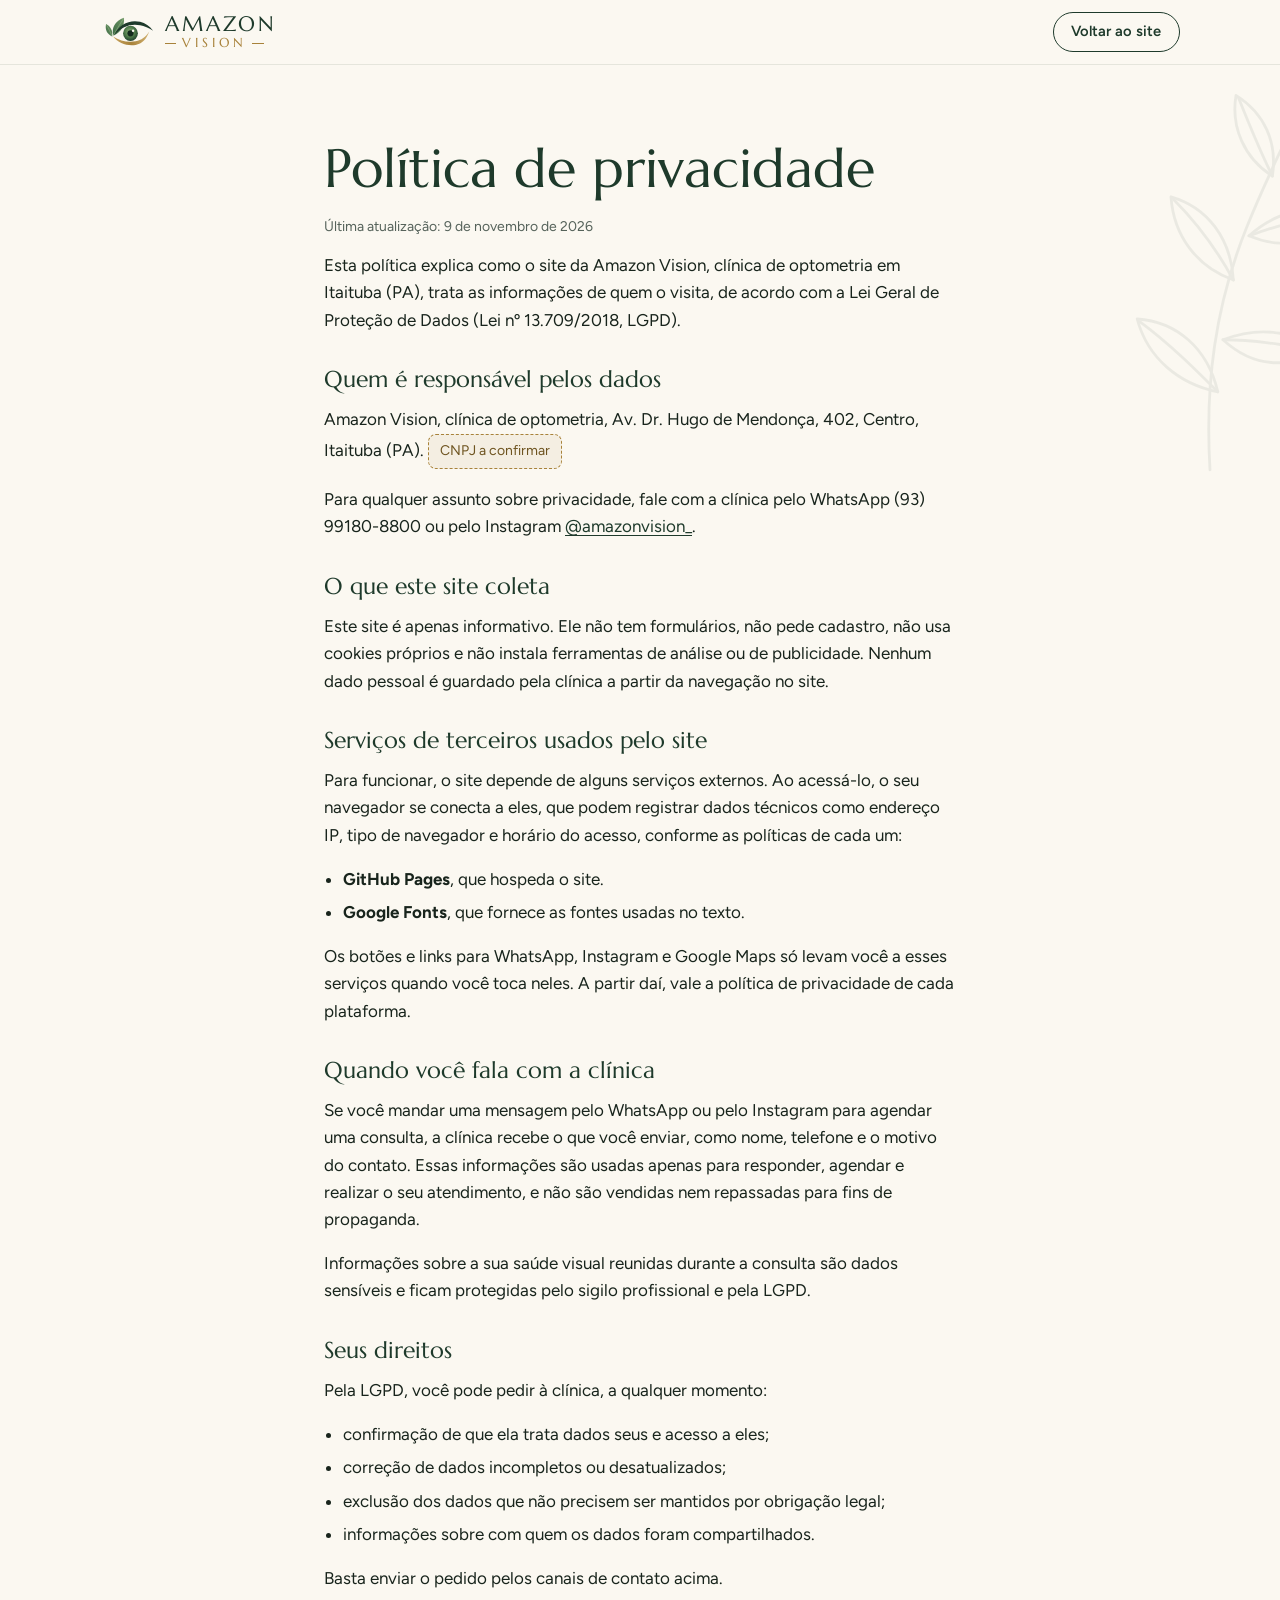
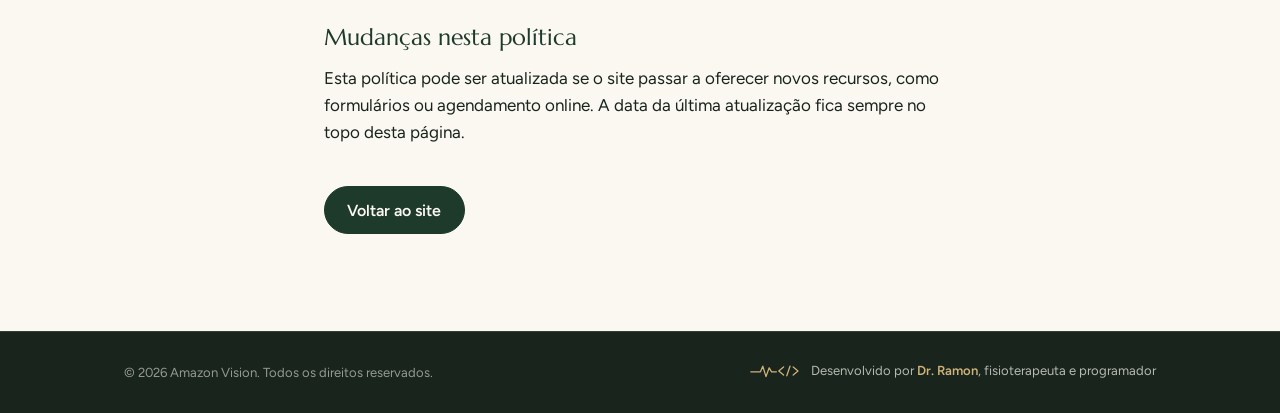
==== politica-de-privacidade.html @ 73a7cfdb "Política de privacidade, créditos no rodapé, telefone corrigido e lente animada no contato Co-Author" ====
<!doctype html>
<html lang="pt-BR">
<head>
  <meta charset="utf-8">
  <meta name="viewport" content="width=device-width, initial-scale=1">
  <title>Política de privacidade | Amazon Vision</title>
  <meta name="description" content="Como o site da Amazon Vision, clínica de optometria em Itaituba (PA), trata os dados de quem o visita.">
  <meta name="theme-color" content="#1E3A2B">
  <link rel="preconnect" href="https://fonts.googleapis.com">
  <link rel="preconnect" href="https://fonts.gstatic.com" crossorigin>
  <link href="https://fonts.googleapis.com/css2?family=Figtree:wght@400;500;600&family=Marcellus&display=swap" rel="stylesheet">
  <link rel="stylesheet" href="styles.css">
  <link rel="icon" type="image/svg+xml" href="img/logo-mark.svg">
</head>
<body>
  <a class="skip" href="#conteudo">Pular para o conteúdo</a>

  <header class="topbar topbar-simple">
    <a class="brand" href="index.html" aria-label="Amazon Vision, voltar ao início">
      <img class="brand-mark" src="img/logo-mark.svg" alt="" width="124" height="72">
      <span class="brand-name">Amazon<small>Vision</small></span>
    </a>
    <a class="btn btn-small btn-ghost" href="index.html">Voltar ao site</a>
  </header>

  <main id="conteudo" class="legal">
    <span class="deco deco-leaves legal-leaves" aria-hidden="true"></span>
    <article class="wrap legal-body">
      <h1>Política de privacidade</h1>
      <p class="legal-updated">Última atualização: 9 de novembro de 2026</p>

      <p>Esta política explica como o site da Amazon Vision, clínica de optometria em Itaituba (PA), trata as informações de quem o visita, de acordo com a Lei Geral de Proteção de Dados (Lei nº 13.709/2018, LGPD).</p>

      <h2>Quem é responsável pelos dados</h2>
      <p>Amazon Vision, clínica de optometria, Av. Dr. Hugo de Mendonça, 402, Centro, Itaituba (PA). <span class="placeholder">CNPJ a confirmar</span></p>
      <p>Para qualquer assunto sobre privacidade, fale com a clínica pelo WhatsApp (93) 99180-8800 ou pelo Instagram <a href="https://www.instagram.com/amazonvision_/" target="_blank" rel="noopener">@amazonvision_</a>.</p>

      <h2>O que este site coleta</h2>
      <p>Este site é apenas informativo. Ele não tem formulários, não pede cadastro, não usa cookies próprios e não instala ferramentas de análise ou de publicidade. Nenhum dado pessoal é guardado pela clínica a partir da navegação no site.</p>

      <h2>Serviços de terceiros usados pelo site</h2>
      <p>Para funcionar, o site depende de alguns serviços externos. Ao acessá-lo, o seu navegador se conecta a eles, que podem registrar dados técnicos como endereço IP, tipo de navegador e horário do acesso, conforme as políticas de cada um:</p>
      <ul>
        <li><strong>GitHub Pages</strong>, que hospeda o site.</li>
        <li><strong>Google Fonts</strong>, que fornece as fontes usadas no texto.</li>
      </ul>
      <p>Os botões e links para WhatsApp, Instagram e Google Maps só levam você a esses serviços quando você toca neles. A partir daí, vale a política de privacidade de cada plataforma.</p>

      <h2>Quando você fala com a clínica</h2>
      <p>Se você mandar uma mensagem pelo WhatsApp ou pelo Instagram para agendar uma consulta, a clínica recebe o que você enviar, como nome, telefone e o motivo do contato. Essas informações são usadas apenas para responder, agendar e realizar o seu atendimento, e não são vendidas nem repassadas para fins de propaganda.</p>
      <p>Informações sobre a sua saúde visual reunidas durante a consulta são dados sensíveis e ficam protegidas pelo sigilo profissional e pela LGPD.</p>

      <h2>Seus direitos</h2>
      <p>Pela LGPD, você pode pedir à clínica, a qualquer momento:</p>
      <ul>
        <li>confirmação de que ela trata dados seus e acesso a eles;</li>
        <li>correção de dados incompletos ou desatualizados;</li>
        <li>exclusão dos dados que não precisem ser mantidos por obrigação legal;</li>
        <li>informações sobre com quem os dados foram compartilhados.</li>
      </ul>
      <p>Basta enviar o pedido pelos canais de contato acima.</p>

      <h2>Mudanças nesta política</h2>
      <p>Esta política pode ser atualizada se o site passar a oferecer novos recursos, como formulários ou agendamento online. A data da última atualização fica sempre no topo desta página.</p>

      <p class="legal-back"><a class="btn" href="index.html">Voltar ao site</a></p>
    </article>
  </main>

  <footer class="footer">
    <div class="wrap footer-bottom">
      <p>© <span class="js-year">2026</span> Amazon Vision. Todos os direitos reservados.</p>
      <p class="credit">
        <a href="https://ramonfwx.github.io/" target="_blank" rel="noopener">
          <svg class="pulse" viewBox="0 0 64 20" aria-hidden="true"><path d="M1 11h12l3-7 4 13 4-11 3 5h6"/><path d="M42 5l-6 5 6 5M50 4l-4 12M54 5l6 5-6 5"/></svg>
          <span>Desenvolvido por <strong>Dr. Ramon</strong>, fisioterapeuta e programador</span>
        </a>
      </p>
    </div>
  </footer>
  <script>document.querySelectorAll('.js-year').forEach((el) => { el.textContent = new Date().getFullYear(); });</script>
</body>
</html>
---- styles.css ----
:root {
  --forest: #1E3A2B;
  --leaf: #5C8A55;
  --gold: #A8823A;
  --gold-soft: #CDB27A;
  --sand: #E6DCC8;
  --paper: #FBF8F1;
  --ink: #18241C;
  --muted: #55625A;

  --display: "Marcellus", "Times New Roman", serif;
  --body: "Figtree", system-ui, sans-serif;

  --step--1: 0.875rem;
  --step-0: 1.0625rem;
  --step-1: 1.25rem;
  --step-2: 1.75rem;
  --step-3: clamp(2rem, 4vw, 2.75rem);

  --gutter: clamp(1.25rem, 5vw, 4rem);
  --radius-photo: 999px 999px 18px 18px;
}

*, *::before, *::after { box-sizing: border-box; }
html { scroll-behavior: smooth; scroll-padding-top: 5rem; }
body {
  margin: 0;
  font-family: var(--body);
  font-size: var(--step-0);
  line-height: 1.6;
  color: var(--ink);
  background: var(--paper);
  -webkit-font-smoothing: antialiased;
}
img, svg { display: block; max-width: 100%; }
h1, h2, h3 { font-family: var(--display); font-weight: 400; line-height: 1.15; margin: 0 0 .6em; }
h2 { font-size: var(--step-3); color: var(--forest); max-width: 18ch; }
h3 { font-size: var(--step-1); }
p { margin: 0 0 1em; max-width: 62ch; }
a { color: var(--forest); text-underline-offset: .2em; }
:focus-visible { outline: 3px solid var(--gold); outline-offset: 3px; border-radius: 4px; }

.wrap { width: min(1160px, 100%); margin-inline: auto; padding-inline: var(--gutter); }

.skip { position: absolute; left: -999px; top: 0; background: var(--forest); color: var(--paper); padding: .6rem 1rem; z-index: 50; }
.skip:focus { left: 1rem; top: 1rem; }

/* Header */
.topbar {
  position: sticky; top: 0; z-index: 20;
  display: flex; align-items: center; gap: 1.5rem;
  padding: .75rem var(--gutter);
  background: rgba(251, 248, 241, .92);
  backdrop-filter: blur(8px);
  border-bottom: 1px solid rgba(30, 58, 43, .1);
}
.brand { display: flex; align-items: center; gap: .65rem; text-decoration: none; color: var(--forest); }
.brand-mark { width: 3.4rem; height: auto; }
.brand-name { font-family: var(--display); font-size: 1.3rem; line-height: 1; letter-spacing: .14em; text-transform: uppercase; color: var(--forest); }
.brand-name small { display: flex; align-items: center; gap: .4em; margin-top: .2em; font-family: var(--display); font-size: .62em; letter-spacing: .32em; color: var(--gold); }
.brand-name small::before, .brand-name small::after { content: ""; width: .9em; height: 1px; background: currentColor; }
.nav { display: none; gap: 1.75rem; margin-left: auto; }
.nav a { text-decoration: none; font-weight: 500; font-size: .95rem; color: var(--ink); }
.nav a:hover { color: var(--leaf); }
.topbar .btn-small { margin-left: auto; }

/* Buttons */
.btn {
  display: inline-flex; align-items: center; justify-content: center;
  min-height: 3rem; padding: .7rem 1.4rem;
  border-radius: 999px; border: 1.5px solid var(--forest);
  background: var(--forest); color: var(--paper);
  font: 600 1rem/1.2 var(--body); text-decoration: none;
  transition: background-color .2s, color .2s;
}
.btn:hover { background: var(--leaf); border-color: var(--leaf); }
.btn-small { min-height: 2.5rem; padding: .45rem 1.1rem; font-size: .92rem; }
.btn-ghost { background: transparent; color: var(--forest); }
.btn-ghost:hover { background: var(--forest); color: var(--paper); border-color: var(--forest); }
.btn-gold { background: var(--gold-soft); border-color: var(--gold-soft); color: var(--ink); }
.btn-gold:hover { background: var(--paper); border-color: var(--paper); }
.btn-ghost-light { background: transparent; border-color: var(--sand); color: var(--paper); }
.btn-ghost-light:hover { background: var(--paper); color: var(--forest); border-color: var(--paper); }
.actions { display: flex; flex-wrap: wrap; gap: .75rem; margin-top: 1.5rem; }

/* Placeholders for missing client data */
.placeholder {
  display: inline-block;
  padding: .35rem .7rem;
  border: 1.5px dashed var(--gold);
  border-radius: 8px;
  background: rgba(168, 130, 58, .08);
  color: #6E5420;
  font-size: var(--step--1);
}
.placeholder-dark { color: var(--gold-soft); border-color: var(--gold-soft); background: rgba(205, 178, 122, .08); }
.note { margin-top: 2rem; }
code { font-size: .9em; }

/* Photo frames: arch shape echoes an eye/lens */
.photo { margin: 0; }
.ph {
  display: flex; align-items: flex-end; justify-content: center;
  height: 100%; min-height: 220px;
  padding: 1.25rem;
  border-radius: 18px;
  background:
    radial-gradient(circle at 50% 38%, rgba(92, 138, 85, .35) 0 18%, transparent 19%),
    radial-gradient(circle at 50% 38%, transparent 0 30%, rgba(30, 58, 43, .12) 31% 32%, transparent 33%),
    repeating-linear-gradient(90deg, #D9C9A8 0 14px, #CFBC97 14px 16px);
  border: 1.5px dashed var(--gold);
  color: var(--forest);
  text-align: center; font-size: var(--step--1); font-weight: 500;
}
.ph span { background: var(--paper); padding: .35rem .75rem; border-radius: 999px; }

/* Hero: the eye chart */
.hero {
  display: grid; gap: 2.5rem;
  padding: clamp(2rem, 6vw, 5rem) var(--gutter) clamp(3rem, 7vw, 6rem);
  max-width: 1280px; margin-inline: auto;
}
.hero-chart { position: relative; padding-left: 4.2rem; }
.chart-line {
  position: relative; margin: 0; max-width: none;
  font-family: var(--display); color: var(--forest);
  line-height: 1.02; letter-spacing: .06em;
}
.chart-line::before {
  content: attr(data-acuity);
  position: absolute; left: -4.2rem; top: 50%; transform: translateY(-50%);
  font-family: var(--body); font-size: .72rem; letter-spacing: 0; color: var(--gold);
  font-variant-numeric: tabular-nums;
}
.chart-line::after {
  content: ""; position: absolute; left: -1.3rem; top: 50%; width: .8rem; height: 1px; background: var(--gold-soft);
}
.l1 { font-size: clamp(4rem, 15vw, 9.5rem); }
.l2 { font-size: clamp(3rem, 11vw, 7rem); }
.l3 { font-size: clamp(2.3rem, 8vw, 5rem); }
.l4 { font-size: clamp(1.8rem, 6vw, 3.6rem); color: var(--leaf); }
.l5 { font-size: clamp(1.45rem, 4.5vw, 2.6rem); color: var(--leaf); }
.l6 { font-size: clamp(1.15rem, 3.2vw, 1.8rem); color: var(--gold); }
.chart-line span { display: inline-block; transition: filter .5s ease, opacity .5s ease; }
.chart-line.blur { cursor: crosshair; }
.chart-line.blur span { filter: blur(3.5px); opacity: .75; }
.l5.blur span { filter: blur(5px); }
.l6.blur span { filter: blur(6.5px); }
.chart-line.focused span { filter: none; opacity: 1; }
.chart-hint { margin: 1.4rem 0 0; font-size: var(--step--1); color: var(--muted); }

.hero-side { display: grid; gap: 1.75rem; align-content: start; }
.photo-hero { width: min(100%, 440px); }
/* The photo sits still inside a lens; the trial-frame axis dial turns around it */
.lens { position: relative; aspect-ratio: 1; }
.lens img {
  position: absolute; inset: 13%; width: 74%; height: 74%;
  object-fit: cover; object-position: 50% 22%;
  border-radius: 50%;
  background: var(--sand);
  box-shadow: 0 0 0 6px var(--paper), 0 0 0 7px rgba(168, 130, 58, .5);
}
.lens-dial { position: absolute; inset: 0; width: 100%; height: 100%; animation: lens-spin 90s linear infinite; }
.lens-dial .tick { stroke: var(--forest); stroke-width: .6; }
.lens-dial .tick-major { stroke-width: 1.1; }
.lens-dial .deg { font: 6px var(--body); fill: var(--gold); text-anchor: middle; dominant-baseline: middle; }
.lens-dial .rim { fill: none; stroke: var(--forest); stroke-width: .8; }
.lens-ring {
  position: absolute; inset: 8.5%; border-radius: 50%;
  border: 1.5px dashed var(--gold-soft);
  animation: lens-spin 60s linear infinite reverse;
}
@keyframes lens-spin { to { transform: rotate(360deg); } }
@media (prefers-reduced-motion: reduce) { .lens-dial, .lens-ring { animation: none; } }
.photo-hero figcaption { margin-top: .5rem; text-align: center; font-size: var(--step--1); color: var(--muted); }
.lead { font-size: var(--step-1); line-height: 1.5; }

/* Services */
.services { background: var(--forest); color: var(--paper); padding: clamp(3.5rem, 8vw, 6rem) 0; }
.services h2 { color: var(--paper); }
.service-list { display: grid; gap: 2.5rem; margin-top: 2.5rem; }
.service svg { width: 3rem; height: 3rem; margin-bottom: 1rem; fill: none; stroke: var(--gold-soft); stroke-width: 2; stroke-linecap: round; stroke-linejoin: round; }
.service h3 { color: var(--paper); }
.service p { color: rgba(251, 248, 241, .82); }
.services .placeholder { color: var(--gold-soft); border-color: var(--gold-soft); }

/* About */
.about { padding: clamp(3.5rem, 8vw, 6.5rem) 0; }
.about-grid { display: grid; gap: 2.5rem; align-items: center; }
.photo-about .ph { min-height: 360px; border-radius: var(--radius-photo); }

/* Gallery */
.gallery { background: var(--sand); padding: clamp(3.5rem, 8vw, 6rem) 0; }
.gallery-grid { display: grid; gap: 1rem; grid-template-columns: 1fr; margin-top: 2rem; }
.gallery .ph { background-color: var(--paper); }
.gallery-more { margin-top: 1.5rem; }

/* Visit */
.visit { background: var(--ink); color: var(--paper); padding: clamp(3.5rem, 8vw, 6rem) 0; }
.visit h2 { color: var(--paper); }
.visit .lead { color: rgba(251, 248, 241, .85); }
.visit a { color: var(--gold-soft); }
.visit a.btn-gold { color: var(--ink); }
.visit a.btn-ghost-light { color: var(--paper); }
.visit a.btn-ghost-light:hover { color: var(--forest); }
.visit-grid { display: grid; gap: 3rem; }
.visit-info { margin: 0; display: grid; gap: 1.75rem; }
.visit-info dt { font-family: var(--display); font-size: var(--step-1); color: var(--gold-soft); margin-bottom: .3rem; }
.visit-info dd { margin: 0; line-height: 1.6; }
.hours { border-collapse: collapse; width: 100%; max-width: 26rem; }
.hours th, .hours td { padding: .4rem 0; text-align: left; border-bottom: 1px solid rgba(251, 248, 241, .12); font-variant-numeric: tabular-nums; }
.hours th { font-weight: 600; padding-right: 1.5rem; }
.hours td { color: rgba(251, 248, 241, .85); }

/* Footer */
.footer { background: var(--ink); color: rgba(251, 248, 241, .7); border-top: 1px solid rgba(251, 248, 241, .12); padding: 1.75rem 0 6rem; font-size: var(--step--1); }
.footer a { color: var(--paper); }
.footer-row { display: flex; flex-wrap: wrap; gap: 1rem 2.5rem; align-items: center; }
.footer-row p { margin: 0; }
.footer-brand { display: flex; align-items: center; gap: .6rem; margin-right: auto; }
.footer-brand img { width: 3.4rem; }
.footer-brand .brand-name { color: var(--paper); }
.footer-brand .brand-name small { color: var(--gold-soft); }

/* Floating WhatsApp */
.wa-float {
  position: fixed; right: 1rem; bottom: 1rem; z-index: 30;
  display: grid; place-items: center;
  width: 3.5rem; height: 3.5rem; border-radius: 50%;
  background: var(--leaf); color: var(--paper);
  box-shadow: 0 6px 18px rgba(24, 36, 28, .3);
}
.wa-float svg { width: 1.8rem; }
.wa-float:hover { background: var(--forest); }

@media (min-width: 720px) {
  .service-list { grid-template-columns: repeat(3, 1fr); }
  .gallery-grid { grid-template-columns: repeat(3, 1fr); grid-auto-rows: 240px; }
  .g-tall { grid-row: span 2; }
  .g-wide { grid-column: span 2; }
  .visit-grid { grid-template-columns: 1.3fr 1fr; align-items: start; }
  .footer { padding-bottom: 1.75rem; }
}

@media (min-width: 960px) {
  .nav { display: flex; }
  .topbar .btn-small { margin-left: 0; }
  .hero { grid-template-columns: 1.35fr 1fr; grid-template-areas: "chart photo" "copy photo"; column-gap: 3rem; row-gap: 2rem; align-items: end; }
  .hero-chart { grid-area: chart; }
  .hero-copy { grid-area: copy; align-self: start; padding-left: 4.2rem; }
  .hero-side { grid-area: photo; align-self: center; justify-items: end; }
  .about-grid { grid-template-columns: 1fr 1.2fr; gap: 4rem; }
}

@media (prefers-reduced-motion: reduce) {
  html { scroll-behavior: auto; }
  .chart-line span { transition: none; }
  .btn { transition: none; }
}

/* ---------- Motion: everything comes into focus, like a refraction exam ---------- */

/* Header logo: the iris follows the pointer and blinks now and then */
.eye-iris {
  transform-box: fill-box; transform-origin: center;
  transform: translate(var(--ex, 0px), var(--ey, 0px)) scaleY(var(--lid, 1));
  transition: transform .18s ease-out;
}

/* Page load: chart lines resolve one after another */
.js .chart-line span { animation: chart-in 1.1s cubic-bezier(.2, .7, .2, 1) backwards; }
.js .l1 span { animation-delay: .1s; }
.js .l2 span { animation-delay: .3s; }
.js .l3 span { animation-delay: .5s; }
.js .l4 span { animation-delay: .7s; }
.js .l5 span { animation-delay: .85s; }
.js .l6 span { animation-delay: 1s; }
.js .chart-line::before { animation: fade-in .6s ease backwards; animation-delay: 1.2s; }
@keyframes chart-in { from { filter: blur(14px); opacity: 0; transform: scale(1.04); } }
@keyframes fade-in { from { opacity: 0; } }

/* Scroll: photos and headings arrive out of focus and sharpen in view */
.js [data-focus] { transition: filter 1s ease, opacity 1s ease, transform 1s ease; }
.js [data-focus]:not(.in-view) { filter: blur(12px); opacity: .35; transform: scale(.985); }

/* Service icons draw themselves */
.js .service svg * { stroke-dasharray: 1; stroke-dashoffset: 1; transition: stroke-dashoffset 1.4s ease .3s; }
.js .service-list.in-view svg * { stroke-dashoffset: 0; }
.js .service-list.in-view .service:nth-child(2) svg * { transition-delay: .55s; }
.js .service-list.in-view .service:nth-child(3) svg * { transition-delay: .8s; }

/* Floating WhatsApp: a soft pulse once the page has settled */
.wa-float::after {
  content: ""; position: absolute; inset: 0; border-radius: 50%;
  border: 2px solid var(--leaf); opacity: 0;
  animation: wa-pulse 2.4s ease-out 2.5s 3;
}
@keyframes wa-pulse { 0% { transform: scale(1); opacity: .7; } 100% { transform: scale(1.6); opacity: 0; } }

@media (prefers-reduced-motion: reduce) {
  .js .chart-line span, .js .chart-line::before, .wa-float::after { animation: none; }
  .js [data-focus], .js [data-focus]:not(.in-view) { filter: none; opacity: 1; transform: none; transition: none; }
  .js .service svg * { stroke-dashoffset: 0; transition: none; }
  .eye-iris { transition: none; }
}

/* ---------- Hint text per input type ---------- */
@media (hover: none) {
  .chart-hint { display: none; }
}

/* Auto demo after load: the blurred lines sweep into focus once, then blur again */
.chart-line.demo span { filter: none; opacity: 1; }
.chart-line.slow span { transition-duration: 1.6s; }

/* ---------- Compact phone layout ---------- */
@media (max-width: 719px) {
  :root { --gutter: 1.25rem; }
  h2 { font-size: 1.85rem; margin-bottom: .5em; }
  p { margin-bottom: .8em; }
  .lead { font-size: 1.08rem; }

  /* Header */
  .topbar { padding-block: .55rem; gap: .75rem; }
  .brand-mark { width: 2.9rem; }
  .brand-name { font-size: 1.1rem; }

  /* Hero */
  .hero { gap: 1.5rem; padding-top: 1.5rem; padding-bottom: 2.5rem; }
  .hero-chart { padding-left: 3.4rem; }
  .chart-line::before { left: -3.4rem; font-size: .66rem; }
  .chart-line::after { left: -1rem; width: .55rem; }
  .chart-hint { margin-top: .9rem; }
  .actions { gap: .6rem; margin-top: 1.1rem; }
  .hero .actions .btn { flex: 1 1 0; min-width: 0; padding-inline: .7rem; min-height: 2.9rem; font-size: .92rem; white-space: nowrap; }
  .hero .actions .btn:first-child { flex-grow: 1.55; }
  .photo-hero { width: min(100%, 300px); margin-inline: auto; }
  .hero-side { justify-items: center; }

  /* Services: one compact row each */
  .services, .about, .gallery, .visit { padding-block: 2.75rem; }
  .service-list { gap: 1.4rem; margin-top: 1.25rem; }
  .service { display: grid; grid-template-columns: 2.4rem 1fr; column-gap: 1rem; align-items: start; }
  .service svg { width: 2.4rem; height: 2.4rem; margin: 0; grid-row: span 2; }
  .service h3 { margin-bottom: .25em; font-size: 1.15rem; }
  .service p { margin: 0; font-size: .97rem; line-height: 1.5; }
  .note { margin-top: 1.25rem; }

  /* About */
  .about-grid { gap: 1.5rem; }
  .photo-about .ph { min-height: 0; aspect-ratio: 16 / 10; border-radius: 120px 120px 14px 14px; }

  /* Gallery: two columns */
  .gallery-grid { grid-template-columns: 1fr 1fr; grid-auto-rows: 130px; gap: .6rem; margin-top: 1.25rem; }
  .gallery .ph { min-height: 0; padding: .6rem; font-size: .75rem; border-radius: 12px; }
  .gallery .ph span { padding: .25rem .55rem; }
  .g-tall { grid-row: span 2; }
  .g-wide { grid-column: span 2; }
  .gallery-more { margin-top: 1rem; }

  /* Visit */
  .visit-grid { gap: 2rem; }
  .visit .actions { flex-direction: column; }
  .visit .actions .btn { width: 100%; }
  .visit-info { gap: 1.25rem; }
  .hours th, .hours td { padding: .3rem 0; }

  /* Footer */
  .footer { padding: 1.5rem 0 5.5rem; }
  .footer-row { gap: .6rem 1.5rem; }
  .footer-brand { width: 100%; }

  .wa-float { width: 3.25rem; height: 3.25rem; right: .85rem; bottom: .85rem; }
}


/* ---------- Header: menu centred between logo and button ---------- */
.nav a { position: relative; padding-block: .3rem; }
.nav a::after {
  content: ""; position: absolute; left: 0; right: 0; bottom: 0; height: 1.5px;
  background: var(--gold); transform: scaleX(0); transform-origin: left; transition: transform .25s ease;
}
.nav a:hover::after, .nav a:focus-visible::after { transform: scaleX(1); }
@media (min-width: 960px) {
  .topbar {
    display: grid; grid-template-columns: 1fr auto 1fr;
    padding-inline: max(var(--gutter), calc((100% - 1080px) / 2));
  }
  .topbar .brand { justify-self: start; }
  .nav { margin: 0; justify-self: center; gap: 2.25rem; }
  .topbar .btn-small { justify-self: end; }
}

/* ---------- Background line art: leaves, eyes and glasses ---------- */
.hero, .services, .about, .gallery, .visit { position: relative; overflow: hidden; }
.hero > :not(.deco), .services > :not(.deco), .about > :not(.deco), .gallery > :not(.deco), .visit > :not(.deco) { position: relative; z-index: 1; }
.deco {
  position: absolute; z-index: 0; pointer-events: none;
  -webkit-mask: var(--shape) center / contain no-repeat;
  mask: var(--shape) center / contain no-repeat;
  background-color: var(--forest); opacity: .07;
}
.deco-leaves { --shape: url("img/deco/leaves.svg"); aspect-ratio: 2 / 3; transform-origin: 50% 100%; animation: sway 11s ease-in-out infinite alternate; }
.deco-eye { --shape: url("img/deco/eye.svg"); aspect-ratio: 240 / 140; }
.deco-glasses { --shape: url("img/deco/glasses.svg"); aspect-ratio: 280 / 110; animation: drift 16s ease-in-out infinite alternate; }
@keyframes sway { from { rotate: -3deg; } to { rotate: 3deg; } }
@keyframes drift { from { translate: 0 0; rotate: -4deg; } to { translate: 0 -14px; rotate: 2deg; } }

.hero-leaves { width: 240px; right: -50px; top: -20px; }
.hero-eye { width: 260px; left: -70px; bottom: 30px; background-color: var(--gold); opacity: .14; rotate: 8deg; }
.services-glasses { width: 380px; right: -70px; top: 30px; background-color: var(--paper); opacity: .07; }
.services-leaves { width: 200px; left: -50px; bottom: -40px; background-color: var(--paper); opacity: .06; scale: -1 1; }
.about-leaves { width: 220px; left: -60px; bottom: -30px; opacity: .08; }
.about-glasses { width: 260px; right: -40px; top: 40px; background-color: var(--gold); opacity: .12; }
.gallery-eye { width: 300px; right: -60px; top: 10px; opacity: .08; }
.gallery-leaves { width: 180px; left: -40px; bottom: -30px; background-color: var(--leaf); opacity: .12; }
.visit-leaves { width: 230px; right: -50px; bottom: -40px; background-color: var(--gold-soft); opacity: .1; }
.visit-glasses { width: 320px; left: -80px; top: 20px; background-color: var(--paper); opacity: .05; }

@media (max-width: 719px) {
  .hero-leaves { width: 150px; right: -50px; top: -10px; }
  .hero-eye { width: 170px; left: auto; right: -50px; bottom: 120px; }
  .services-glasses { width: 230px; right: -70px; top: 10px; }
  .services-leaves, .gallery-leaves { width: 130px; }
  .about-leaves { width: 150px; }
  .about-glasses { width: 170px; right: -50px; top: 20px; }
  .gallery-eye { width: 190px; right: -60px; top: 0; }
  .visit-leaves { width: 160px; }
  .visit-glasses { width: 210px; }
}

/* ---------- Contact: one place for the phone, with a "typing" WhatsApp icon ---------- */
.call-line { display: flex; align-items: center; gap: .9rem; margin-top: 1.4rem; }
.call-line p { margin: 0; color: rgba(251, 248, 241, .85); }
.typing {
  position: relative; display: grid; place-items: center; flex: none;
  width: 3rem; height: 3rem; border-radius: 50%;
  background: rgba(205, 178, 122, .14); color: var(--gold-soft);
  animation: ring 4s ease-in-out infinite;
}
.typing svg { width: 1.5rem; }
.typing .dots {
  position: absolute; left: 2.2rem; top: -.55rem;
  display: flex; gap: 3px; padding: .3rem .45rem;
  border-radius: 999px 999px 999px 4px; background: var(--paper);
}
.typing .dots i { width: 5px; height: 5px; border-radius: 50%; background: var(--leaf); animation: dot 1.2s ease-in-out infinite; }
.typing .dots i:nth-child(2) { animation-delay: .15s; }
.typing .dots i:nth-child(3) { animation-delay: .3s; }
@keyframes dot { 0%, 60%, 100% { transform: translateY(0); opacity: .45; } 30% { transform: translateY(-3px); opacity: 1; } }
@keyframes ring {
  0%, 82%, 100% { rotate: 0deg; }
  85% { rotate: -12deg; } 88% { rotate: 10deg; } 91% { rotate: -8deg; } 94% { rotate: 5deg; }
}

/* Floating button steps aside while the contact section is on screen */
.wa-float { transition: opacity .3s ease, transform .3s ease; }
.wa-float.is-hidden { opacity: 0; transform: scale(.6); pointer-events: none; }

@media (prefers-reduced-motion: reduce) {
  .deco, .typing, .typing .dots i { animation: none; }
  .nav a::after, .wa-float { transition: none; }
}


/* ---------- Footer bottom: rights, privacy and developer credit ---------- */
.footer-bottom {
  display: flex; flex-wrap: wrap; align-items: center; justify-content: space-between; gap: .75rem 2rem;
  margin-top: 1.5rem; padding-top: 1.25rem;
  border-top: 1px solid rgba(251, 248, 241, .1);
  font-size: .82rem; color: rgba(251, 248, 241, .55);
}
.footer-bottom p { margin: 0; }
.footer-bottom a { color: rgba(251, 248, 241, .8); }
.credit a { display: inline-flex; align-items: center; gap: .6rem; text-decoration: none; color: rgba(251, 248, 241, .7); }
.credit strong { font-weight: 600; color: var(--gold-soft); }
.credit a:hover span { color: var(--paper); }
.pulse { width: 3.2rem; height: 1rem; flex: none; fill: none; stroke: var(--gold-soft); stroke-width: 1.6; stroke-linecap: round; stroke-linejoin: round; }
.pulse path { stroke-dasharray: 80; stroke-dashoffset: 0; }
.credit a:hover .pulse path, .credit a:focus-visible .pulse path { animation: pulse-draw 1.1s ease forwards; }
.credit a:hover .pulse path + path, .credit a:focus-visible .pulse path + path { animation-delay: .35s; }
@keyframes pulse-draw { 0% { stroke-dashoffset: 80; } 100% { stroke-dashoffset: 0; } }

/* ---------- Privacy policy page ---------- */
.topbar-simple { display: flex; justify-content: space-between; }
@media (min-width: 960px) { .topbar-simple { display: flex; } }
.legal { position: relative; overflow: hidden; padding: clamp(2.5rem, 6vw, 4.5rem) 0 clamp(3rem, 7vw, 5rem); }
.legal > :not(.deco) { position: relative; z-index: 1; }
.legal-leaves { width: 260px; right: -60px; top: 20px; }
.legal-body { max-width: 760px; }
.legal-body h1 { font-size: clamp(2.2rem, 6vw, 3.4rem); color: var(--forest); margin-bottom: .3em; }
.legal-body h2 { font-size: 1.45rem; max-width: none; margin-top: 2rem; }
.legal-body ul { padding-left: 1.2rem; margin: 0 0 1em; max-width: 62ch; }
.legal-body li { margin-bottom: .35em; }
.legal-updated { color: var(--muted); font-size: var(--step--1); }
.legal-back { margin-top: 2.5rem; }
.legal ~ .footer { padding-bottom: 1.75rem; }
.legal ~ .footer .footer-bottom { margin-top: 0; padding-top: 0; border-top: 0; }

@media (max-width: 719px) {
  .footer-bottom { flex-direction: column; align-items: flex-start; }
  .legal-body h2 { font-size: 1.25rem; }
  .legal-leaves { width: 160px; right: -60px; }
}

@media (prefers-reduced-motion: reduce) {
  .credit a:hover .pulse path { animation: none; }
}


/* ---------- Contact: a lens sweeping over a tiny eye chart ---------- */
.mini-chart {
  --w: 280px; --h: 196px; --r: 36px;
  position: relative; width: var(--w); height: var(--h);
  margin-top: 1.75rem; border-radius: 16px;
  background: rgba(251, 248, 241, .04);
  border: 1px solid rgba(205, 178, 122, .18);
}
.mc-letters {
  position: absolute; inset: 0;
  display: flex; flex-direction: column; align-items: center; justify-content: center; gap: 4px;
  font-family: var(--display); color: var(--paper); line-height: 1; letter-spacing: .28em;
}
.mc-letters span:nth-child(1) { font-size: 46px; }
.mc-letters span:nth-child(2) { font-size: 32px; }
.mc-letters span:nth-child(3) { font-size: 24px; }
.mc-letters span:nth-child(4) { font-size: 18px; }
.mc-letters span:nth-child(5) { font-size: 14px; }
.mc-blurred { filter: blur(2.6px); opacity: .6; }
.mc-sharp { color: var(--gold-soft); clip-path: circle(var(--r) at 50% 24%); animation: mc-clip 9s ease-in-out infinite; }
.mc-lens {
  position: absolute; left: 0; top: 0;
  width: calc(var(--r) * 2); height: calc(var(--r) * 2); border-radius: 50%;
  border: 2px solid var(--gold-soft);
  box-shadow: 0 0 0 5px rgba(205, 178, 122, .12), inset 0 0 18px rgba(251, 248, 241, .08);
  translate: calc(var(--w) * .5 - var(--r)) calc(var(--h) * .24 - var(--r));
  animation: mc-lens 9s ease-in-out infinite;
}
/* handle of the lens */
.mc-lens::after {
  content: ""; position: absolute; right: -15px; bottom: -11px;
  width: 20px; height: 4px; border-radius: 2px; background: var(--gold-soft); rotate: 40deg;
}
@keyframes mc-clip {
  0%, 100% { clip-path: circle(var(--r) at 50% 24%); }
  25%      { clip-path: circle(var(--r) at 42% 46%); }
  50%      { clip-path: circle(var(--r) at 60% 62%); }
  75%      { clip-path: circle(var(--r) at 46% 80%); }
}
@keyframes mc-lens {
  0%, 100% { translate: calc(var(--w) * .50 - var(--r)) calc(var(--h) * .24 - var(--r)); }
  25%      { translate: calc(var(--w) * .42 - var(--r)) calc(var(--h) * .46 - var(--r)); }
  50%      { translate: calc(var(--w) * .60 - var(--r)) calc(var(--h) * .62 - var(--r)); }
  75%      { translate: calc(var(--w) * .46 - var(--r)) calc(var(--h) * .80 - var(--r)); }
}
@media (max-width: 719px) {
  .mini-chart { margin-inline: auto; }
}
@media (prefers-reduced-motion: reduce) {
  .mc-sharp, .mc-lens { animation: none; }
}
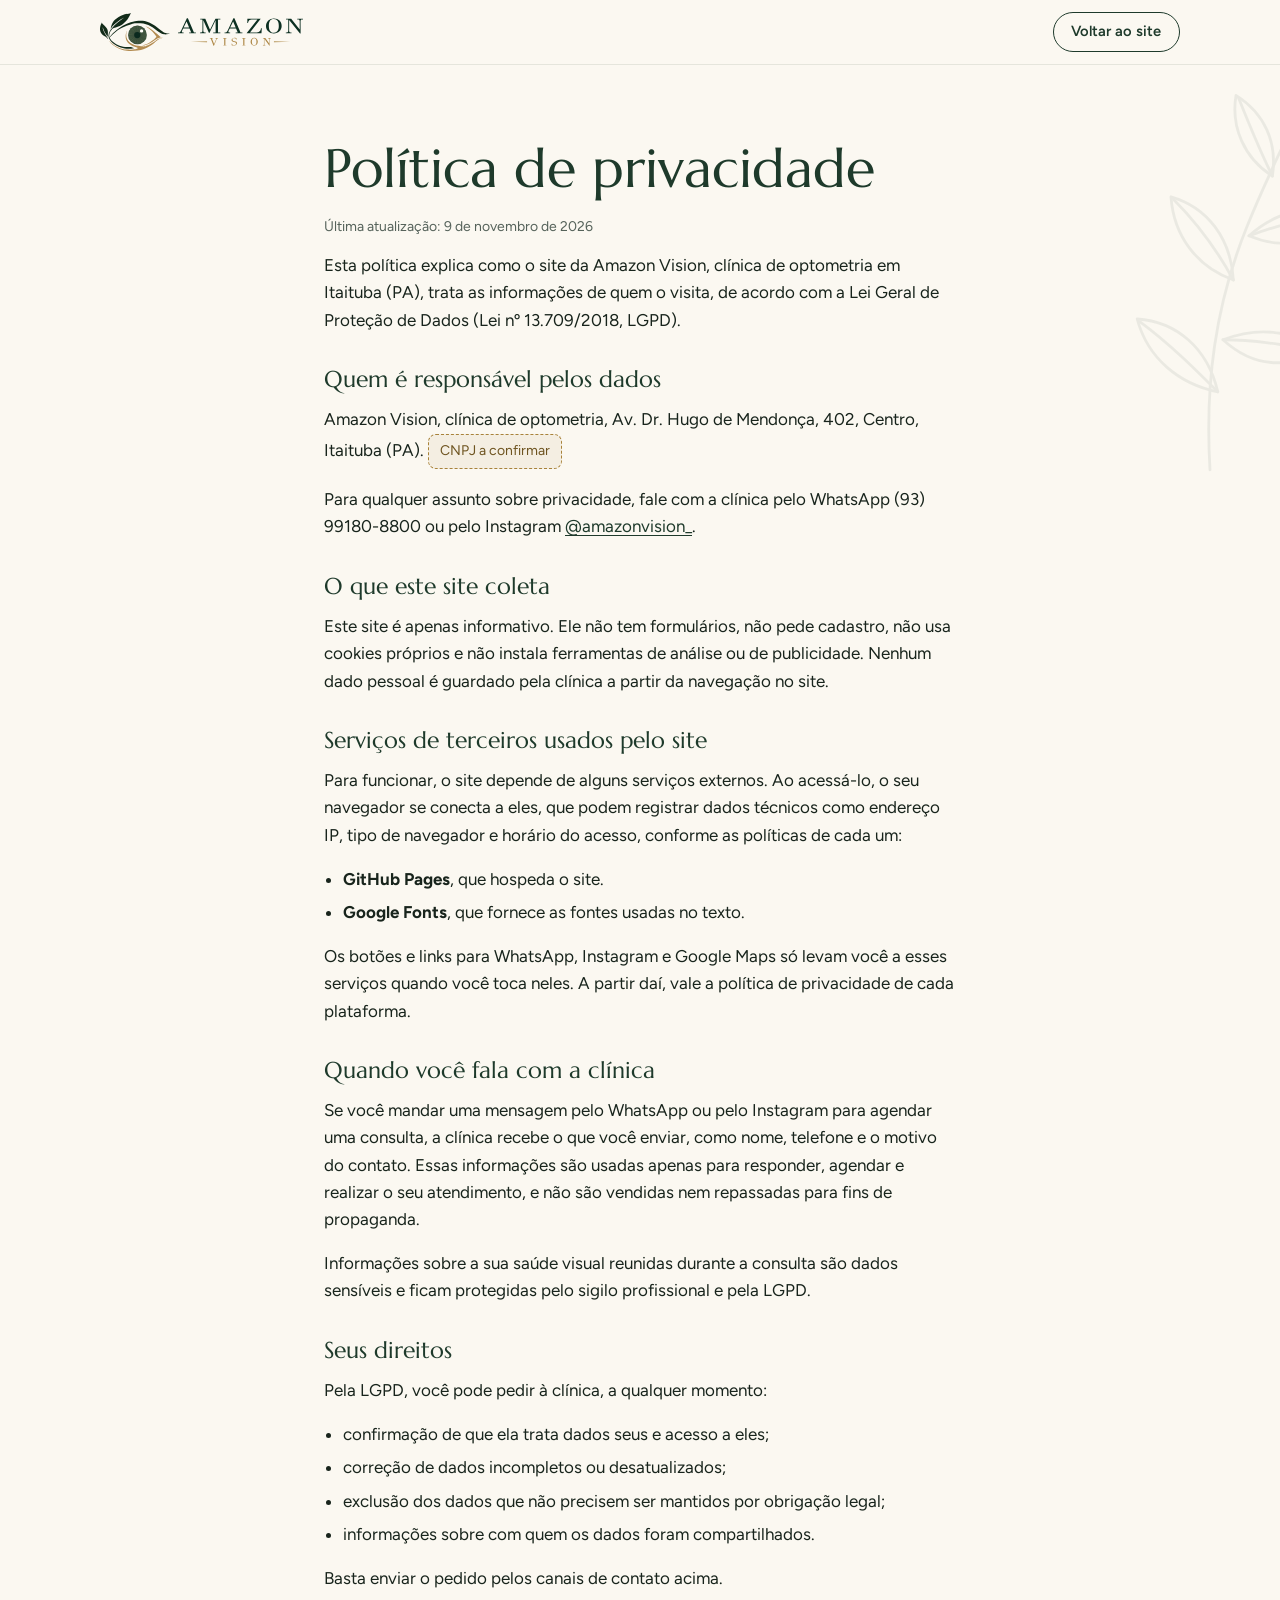
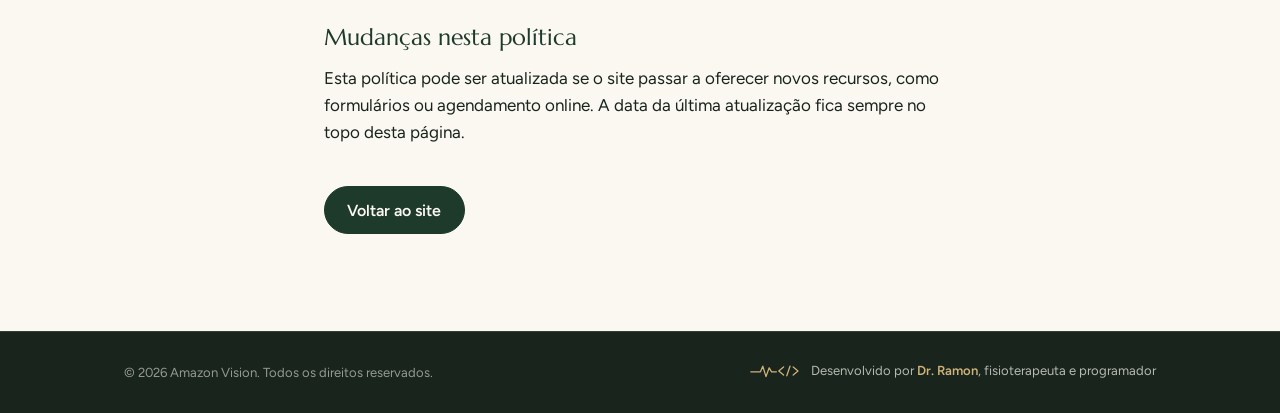
==== commit 4d1f3d99: "Logo oficial da Amazon Vision no topo, rodapé, favicon e política Co-Authored-By: Claude Opus 5.5 <n" ====
--- a/politica-de-privacidade.html
+++ b/politica-de-privacidade.html
@@ -9,16 +9,16 @@
   <link rel="preconnect" href="https://fonts.googleapis.com">
   <link rel="preconnect" href="https://fonts.gstatic.com" crossorigin>
   <link href="https://fonts.googleapis.com/css2?family=Figtree:wght@400;500;600&family=Marcellus&display=swap" rel="stylesheet">
-  <link rel="stylesheet" href="styles.css">
-  <link rel="icon" type="image/svg+xml" href="img/logo-mark.svg">
+  <link rel="stylesheet" href="styles.css?v=20261111">
+  <link rel="icon" type="image/svg+xml" href="img/logo-simbolo.svg">
 </head>
 <body>
   <a class="skip" href="#conteudo">Pular para o conteúdo</a>
 
   <header class="topbar topbar-simple">
     <a class="brand" href="index.html" aria-label="Amazon Vision, voltar ao início">
-      <img class="brand-mark" src="img/logo-mark.svg" alt="" width="124" height="72">
-      <span class="brand-name">Amazon<small>Vision</small></span>
+      <img class="brand-mark" src="img/logo-simbolo.svg" alt="" width="1572" height="849">
+      <img class="brand-word" src="img/logo-letreiro.svg" alt="" width="2722" height="610">
     </a>
     <a class="btn btn-small btn-ghost" href="index.html">Voltar ao site</a>
   </header>
--- a/styles.css
+++ b/styles.css
@@ -559,3 +559,86 @@
 @media (prefers-reduced-motion: reduce) {
   .mc-sharp, .mc-lens { animation: none; }
 }
+
+
+/* ---------- Mini chart as a floating badge on the hero photo ---------- */
+.mini-chart .mc-letters span:nth-child(1) { font-size: calc(var(--h) * .235); }
+.mini-chart .mc-letters span:nth-child(2) { font-size: calc(var(--h) * .163); }
+.mini-chart .mc-letters span:nth-child(3) { font-size: calc(var(--h) * .122); }
+.mini-chart .mc-letters span:nth-child(4) { font-size: calc(var(--h) * .092); }
+.mini-chart .mc-letters span:nth-child(5) { font-size: calc(var(--h) * .071); }
+.mini-chart-badge {
+  --w: 224px; --h: 158px; --r: 29px;
+  position: absolute; left: -6%; bottom: 2%; z-index: 2; margin: 0;
+  background: rgba(251, 248, 241, .94);
+  border: 1px solid rgba(168, 130, 58, .35);
+  box-shadow: 0 14px 34px rgba(30, 58, 43, .16);
+  backdrop-filter: blur(4px);
+}
+.mini-chart-badge .mc-letters { color: var(--forest); gap: 2px; }
+.mini-chart-badge .mc-blurred { opacity: .7; filter: blur(1.8px); }
+.mini-chart-badge .mc-sharp { color: var(--forest); }
+.mini-chart-badge .mc-lens { border-color: var(--gold); box-shadow: 0 0 0 4px rgba(168, 130, 58, .14), inset 0 0 14px rgba(168, 130, 58, .12); }
+.mini-chart-badge .mc-lens::after { background: var(--gold); right: -12px; bottom: -8px; width: 16px; height: 3px; }
+@media (max-width: 719px) {
+  .mini-chart-badge { --w: 150px; --h: 106px; --r: 20px; left: -4%; bottom: 0; border-radius: 12px; }
+  .mini-chart-badge .mc-lens { border-width: 1.5px; }
+  .mini-chart-badge .mc-lens::after { right: -9px; bottom: -6px; width: 11px; height: 2px; }
+}
+
+/* ---------- Contact: "Melhor o 1 ou o 2?" refraction moment ---------- */
+.refract { margin-top: 1.75rem; width: 280px; }
+.ph-body {
+  position: relative; display: flex; align-items: center; justify-content: center; gap: 0;
+  padding: 18px 20px; border-radius: 60px;
+  background: rgba(251, 248, 241, .05);
+  border: 1px solid rgba(205, 178, 122, .22);
+}
+.ph-win {
+  position: relative; display: grid; place-items: center;
+  width: 92px; height: 92px; border-radius: 50%;
+  background: radial-gradient(circle, rgba(251, 248, 241, .1), rgba(251, 248, 241, .02) 70%);
+  border: 2px solid rgba(205, 178, 122, .6);
+}
+.ph-dial {
+  position: absolute; inset: -9px; border-radius: 50%;
+  border: 1.5px dashed rgba(205, 178, 122, .45);
+  animation: lens-spin 14s linear infinite;
+}
+.ph-2 .ph-dial { animation-direction: reverse; }
+.ph-bridge { width: 34px; height: 10px; border-radius: 5px; background: rgba(205, 178, 122, .35); }
+.ph-win b {
+  font-family: var(--display); font-weight: 400; font-size: 30px; letter-spacing: .12em; color: var(--paper);
+  animation: ph-a 4.8s ease-in-out infinite;
+}
+.ph-2 b { animation-name: ph-b; }
+.ph-q { margin: 1rem 0 0; text-align: center; font-family: var(--display); font-size: 1.25rem; color: rgba(251, 248, 241, .75); max-width: none; }
+.ph-q span {
+  display: inline-grid; place-items: center; width: 1.8em; height: 1.8em; border-radius: 50%;
+  border: 1.5px solid rgba(205, 178, 122, .4); color: var(--paper);
+  animation: q-a 4.8s ease-in-out infinite;
+}
+.ph-q .q2 { animation-name: q-b; }
+@keyframes ph-a { 0%, 42% { filter: none; opacity: 1; } 50%, 92% { filter: blur(4px); opacity: .5; } 100% { filter: none; opacity: 1; } }
+@keyframes ph-b { 0%, 42% { filter: blur(4px); opacity: .5; } 50%, 92% { filter: none; opacity: 1; } 100% { filter: blur(4px); opacity: .5; } }
+@keyframes q-a { 0%, 42% { background: var(--gold-soft); color: var(--ink); border-color: var(--gold-soft); } 50%, 92% { background: transparent; color: var(--paper); border-color: rgba(205, 178, 122, .4); } 100% { background: var(--gold-soft); color: var(--ink); border-color: var(--gold-soft); } }
+@keyframes q-b { 0%, 42% { background: transparent; color: var(--paper); border-color: rgba(205, 178, 122, .4); } 50%, 92% { background: var(--gold-soft); color: var(--ink); border-color: var(--gold-soft); } 100% { background: transparent; color: var(--paper); border-color: rgba(205, 178, 122, .4); } }
+@media (max-width: 719px) {
+  .refract { margin-inline: auto; }
+}
+@media (prefers-reduced-motion: reduce) {
+  .ph-dial, .ph-win b, .ph-q span { animation: none; }
+}
+
+
+/* ---------- Official logo (CorelDRAW): symbol + wordmark ---------- */
+.brand { gap: .55rem; }
+.brand-mark { width: auto; height: 2.35rem; overflow: visible; }
+.brand-word { width: auto; height: 1.75rem; }
+.footer-brand { gap: .6rem; }
+.footer-brand .footer-mark { width: auto; height: 2.3rem; }
+.footer-brand .footer-word { width: auto; height: 1.7rem; }
+@media (max-width: 719px) {
+  .brand-mark { width: auto; height: 2rem; }
+  .brand-word { height: 1.45rem; }
+}
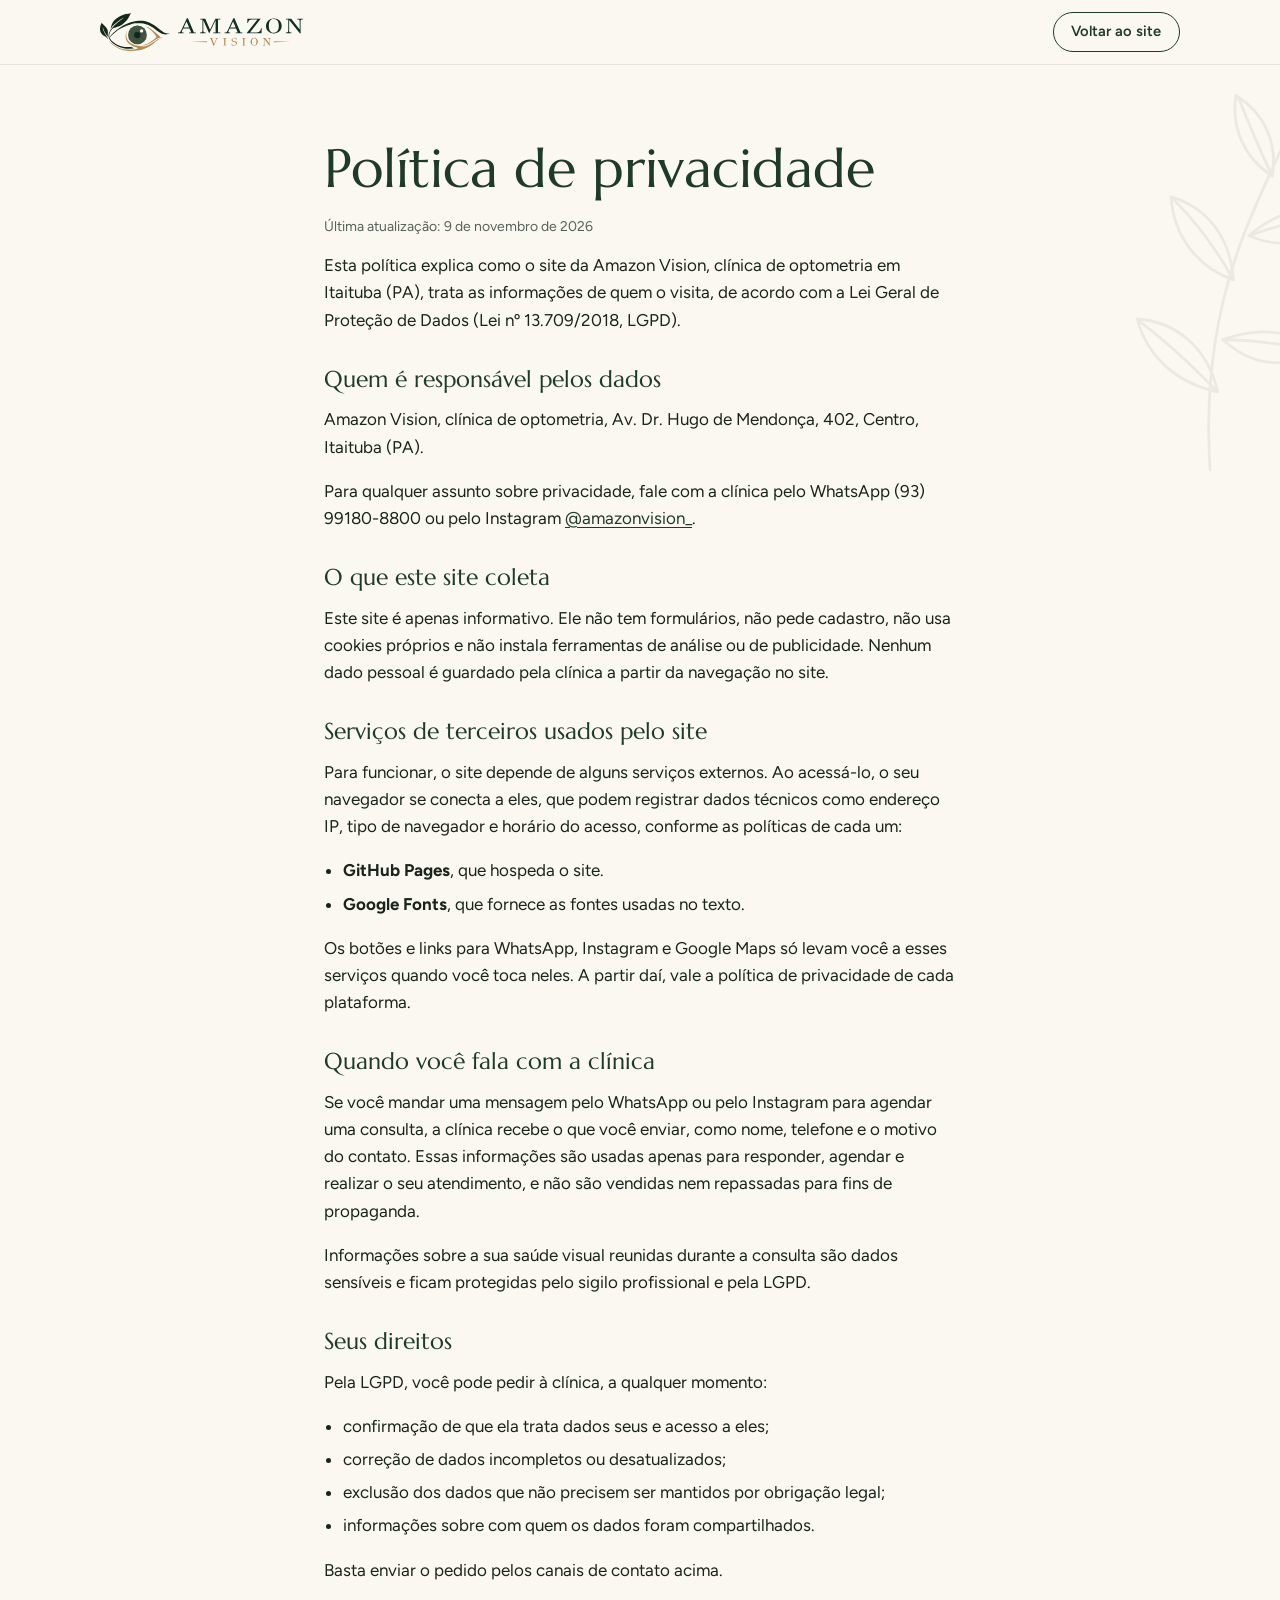
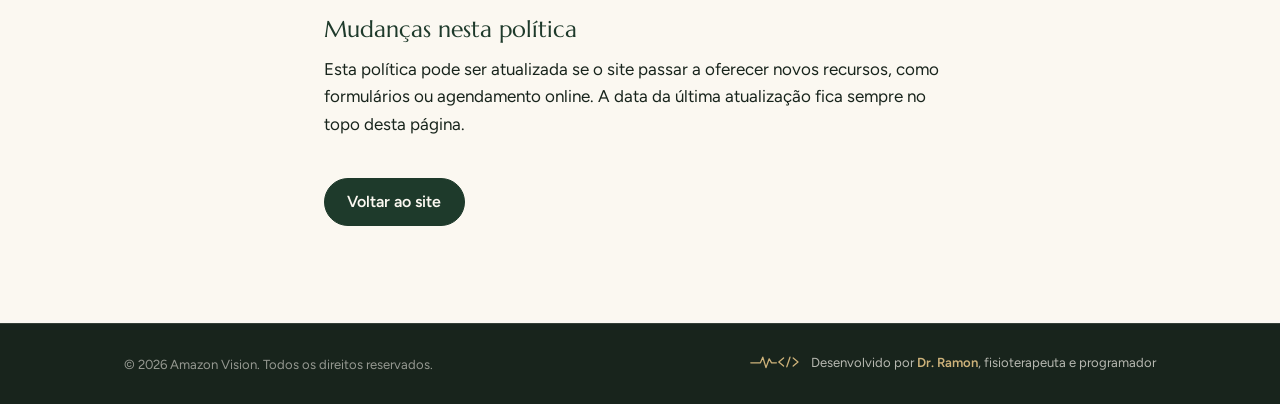
==== commit 2ebd24ec: "Remove aviso de CNPJ da política de privacidade Co-Authored-By: Claude Opus 5.5 <noreply@anthropic.c" ====
--- a/politica-de-privacidade.html
+++ b/politica-de-privacidade.html
@@ -9,7 +9,7 @@
   <link rel="preconnect" href="https://fonts.googleapis.com">
   <link rel="preconnect" href="https://fonts.gstatic.com" crossorigin>
   <link href="https://fonts.googleapis.com/css2?family=Figtree:wght@400;500;600&family=Marcellus&display=swap" rel="stylesheet">
-  <link rel="stylesheet" href="styles.css?v=20261111">
+  <link rel="stylesheet" href="styles.css?v=20261114">
   <link rel="icon" type="image/svg+xml" href="img/logo-simbolo.svg">
 </head>
 <body>
@@ -32,7 +32,7 @@
       <p>Esta política explica como o site da Amazon Vision, clínica de optometria em Itaituba (PA), trata as informações de quem o visita, de acordo com a Lei Geral de Proteção de Dados (Lei nº 13.709/2018, LGPD).</p>
 
       <h2>Quem é responsável pelos dados</h2>
-      <p>Amazon Vision, clínica de optometria, Av. Dr. Hugo de Mendonça, 402, Centro, Itaituba (PA). <span class="placeholder">CNPJ a confirmar</span></p>
+      <p>Amazon Vision, clínica de optometria, Av. Dr. Hugo de Mendonça, 402, Centro, Itaituba (PA).</p>
       <p>Para qualquer assunto sobre privacidade, fale com a clínica pelo WhatsApp (93) 99180-8800 ou pelo Instagram <a href="https://www.instagram.com/amazonvision_/" target="_blank" rel="noopener">@amazonvision_</a>.</p>
 
       <h2>O que este site coleta</h2>
--- a/styles.css
+++ b/styles.css
@@ -642,3 +642,43 @@
   .brand-mark { width: auto; height: 2rem; }
   .brand-word { height: 1.45rem; }
 }
+
+/* Letters inside the "1 ou 2?" lenses change every cycle */
+.ph-l { font-style: normal; transition: opacity .25s ease; }
+.ph-l.is-swapping { opacity: 0; }
+
+
+/* ---------- Real clinic photos ---------- */
+.photo-about img { display: block; width: 100%; height: auto; aspect-ratio: 4 / 3; object-fit: cover; border-radius: var(--radius-photo); box-shadow: 0 18px 40px rgba(30, 58, 43, .18); }
+.gallery-grid { grid-auto-flow: dense; }
+.g-photo { position: relative; margin: 0; overflow: hidden; border-radius: 14px; min-height: 220px; }
+.g-open { all: unset; display: block; width: 100%; height: 100%; cursor: zoom-in; }
+.g-open:focus-visible { outline: 3px solid var(--gold); outline-offset: -3px; }
+.g-photo img { display: block; width: 100%; height: 100%; object-fit: cover; transition: transform .6s ease; }
+.g-photo:hover img { transform: scale(1.04); }
+.g-photo figcaption {
+  position: absolute; left: .75rem; bottom: .75rem; max-width: calc(100% - 1.5rem);
+  padding: .35rem .75rem; border-radius: 999px; pointer-events: none;
+  background: rgba(251, 248, 241, .92); color: var(--forest); font-size: .8rem; font-weight: 500;
+}
+@media (max-width: 719px) {
+  .g-photo { min-height: 0; border-radius: 10px; }
+  .g-photo figcaption { left: .45rem; bottom: .45rem; font-size: .68rem; padding: .25rem .55rem; }
+  .photo-about img { aspect-ratio: 16 / 11; border-radius: 120px 120px 14px 14px; }
+}
+
+/* Lightbox */
+.lightbox { border: 0; padding: 0; background: transparent; max-width: 100vw; max-height: 100vh; width: 100vw; height: 100vh; }
+.lightbox::backdrop { background: rgba(10, 20, 14, .92); }
+.lightbox[open] { display: grid; place-items: center; }
+.lb-img { max-width: min(92vw, 1400px); max-height: 82vh; border-radius: 10px; box-shadow: 0 20px 60px rgba(0, 0, 0, .5); }
+.lb-cap { position: absolute; left: 0; right: 0; bottom: 3vh; margin: 0 auto; text-align: center; color: var(--paper); font-size: .95rem; max-width: none; }
+.lb-btn {
+  position: absolute; width: 3rem; height: 3rem; border-radius: 50%; border: 1px solid rgba(251, 248, 241, .35);
+  background: rgba(251, 248, 241, .08); color: var(--paper); font-size: 1.8rem; line-height: 1; cursor: pointer;
+}
+.lb-btn:hover { background: rgba(251, 248, 241, .2); }
+.lb-prev { left: 2vw; top: 50%; transform: translateY(-50%); }
+.lb-next { right: 2vw; top: 50%; transform: translateY(-50%); }
+.lb-close { right: 2vw; top: 2vh; }
+@media (prefers-reduced-motion: reduce) { .g-photo img { transition: none; } }
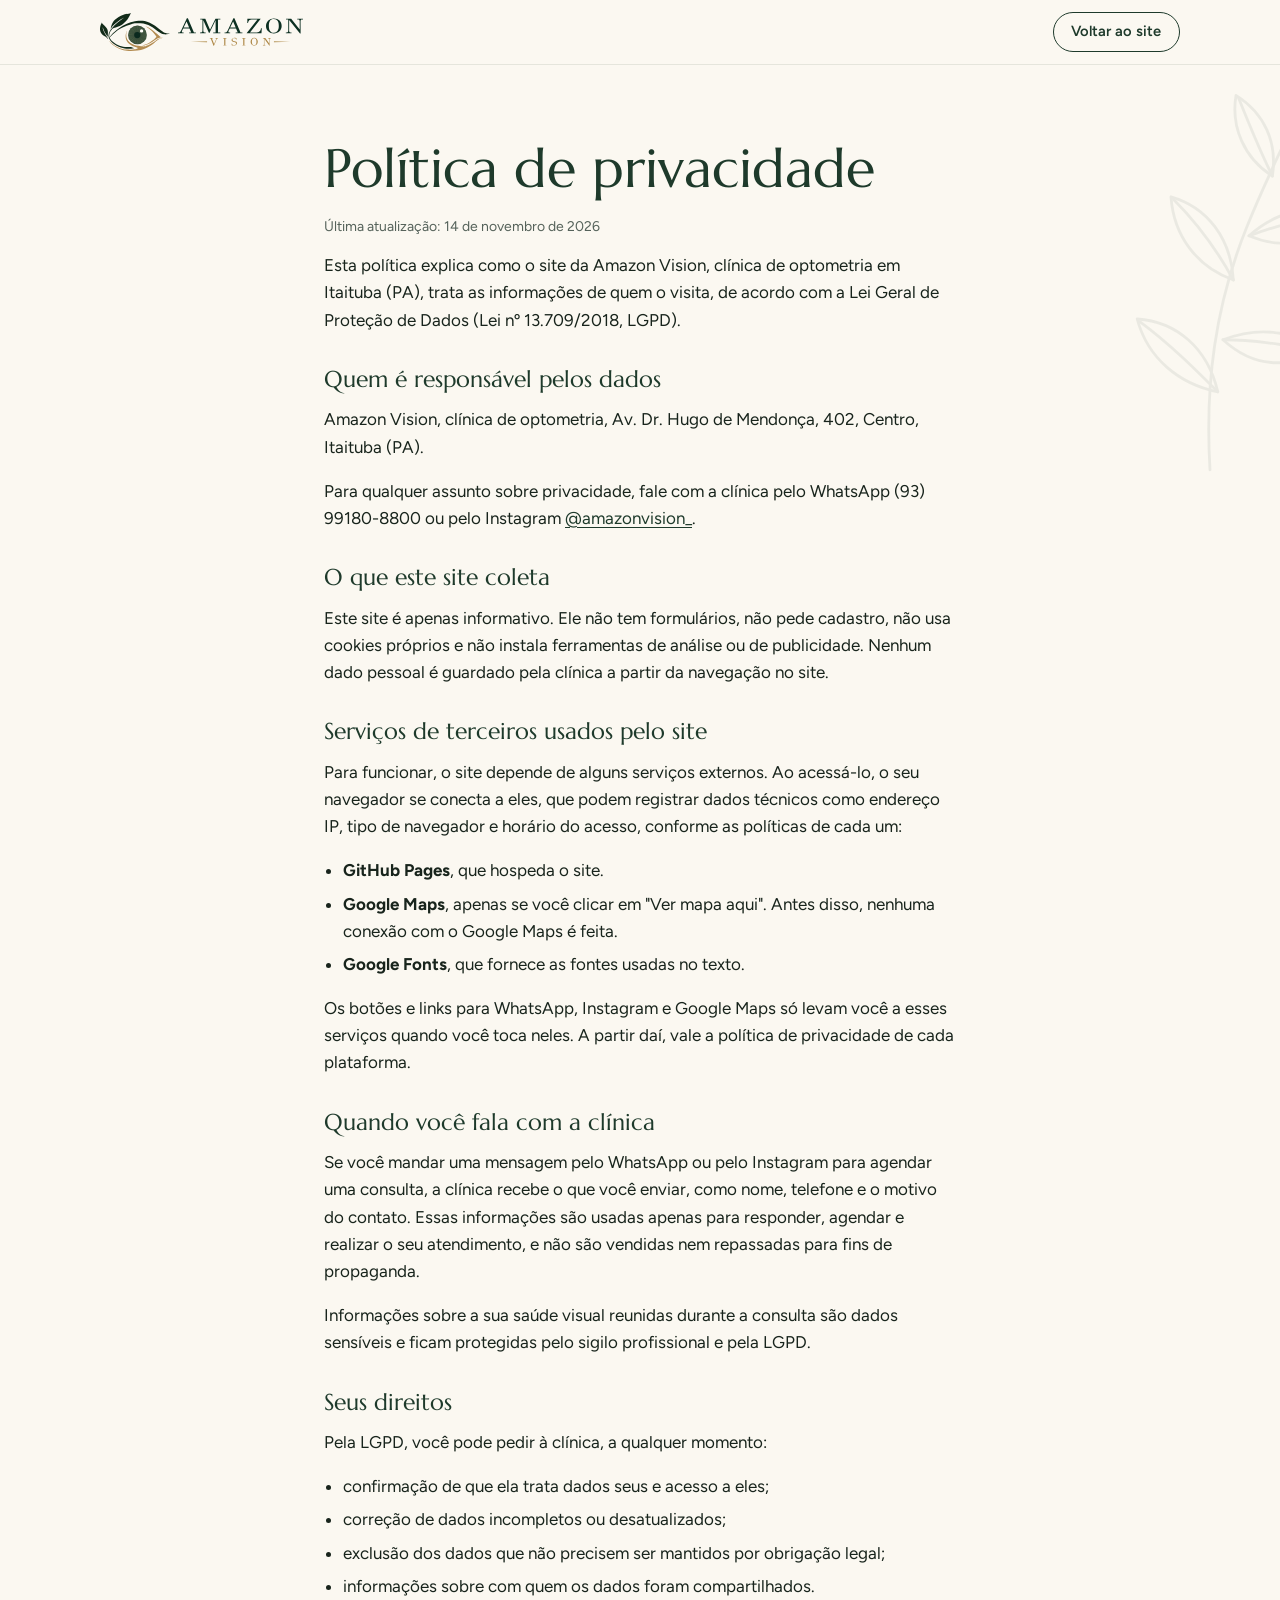
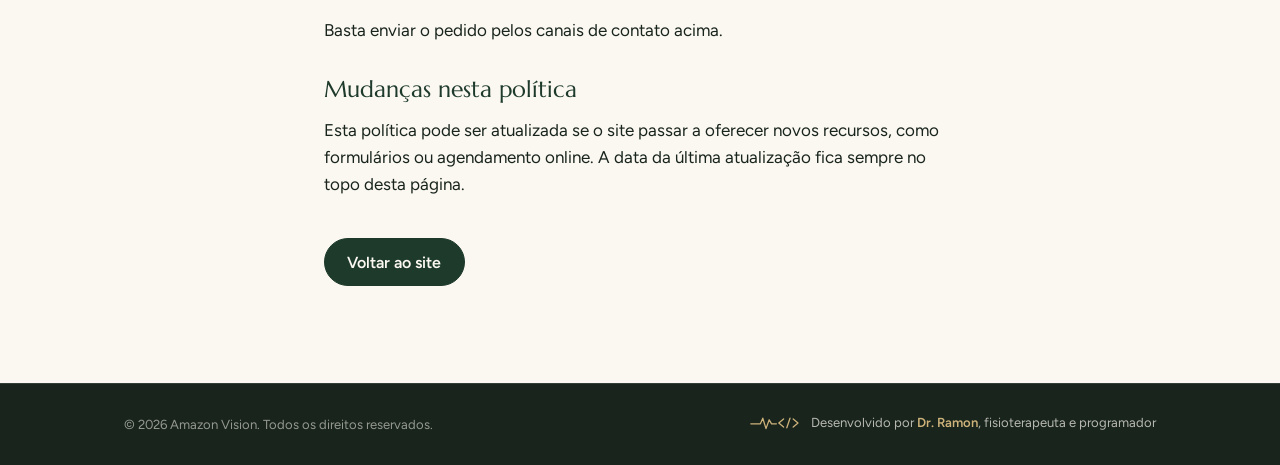
==== commit 6432c73e: "Prévia de compartilhamento, dados para o Google, mapa, selo aberto agora, como é o exame, dúvidas e " ====
--- a/politica-de-privacidade.html
+++ b/politica-de-privacidade.html
@@ -9,7 +9,7 @@
   <link rel="preconnect" href="https://fonts.googleapis.com">
   <link rel="preconnect" href="https://fonts.gstatic.com" crossorigin>
   <link href="https://fonts.googleapis.com/css2?family=Figtree:wght@400;500;600&family=Marcellus&display=swap" rel="stylesheet">
-  <link rel="stylesheet" href="styles.css?v=20261114">
+  <link rel="stylesheet" href="styles.css?v=20261114d">
   <link rel="icon" type="image/svg+xml" href="img/logo-simbolo.svg">
 </head>
 <body>
@@ -27,7 +27,7 @@
     <span class="deco deco-leaves legal-leaves" aria-hidden="true"></span>
     <article class="wrap legal-body">
       <h1>Política de privacidade</h1>
-      <p class="legal-updated">Última atualização: 9 de novembro de 2026</p>
+      <p class="legal-updated">Última atualização: 14 de novembro de 2026</p>
 
       <p>Esta política explica como o site da Amazon Vision, clínica de optometria em Itaituba (PA), trata as informações de quem o visita, de acordo com a Lei Geral de Proteção de Dados (Lei nº 13.709/2018, LGPD).</p>
 
@@ -42,6 +42,7 @@
       <p>Para funcionar, o site depende de alguns serviços externos. Ao acessá-lo, o seu navegador se conecta a eles, que podem registrar dados técnicos como endereço IP, tipo de navegador e horário do acesso, conforme as políticas de cada um:</p>
       <ul>
         <li><strong>GitHub Pages</strong>, que hospeda o site.</li>
+        <li><strong>Google Maps</strong>, apenas se você clicar em "Ver mapa aqui". Antes disso, nenhuma conexão com o Google Maps é feita.</li>
         <li><strong>Google Fonts</strong>, que fornece as fontes usadas no texto.</li>
       </ul>
       <p>Os botões e links para WhatsApp, Instagram e Google Maps só levam você a esses serviços quando você toca neles. A partir daí, vale a política de privacidade de cada plataforma.</p>
--- a/styles.css
+++ b/styles.css
@@ -682,3 +682,114 @@
 .lb-next { right: 2vw; top: 50%; transform: translateY(-50%); }
 .lb-close { right: 2vw; top: 2vh; }
 @media (prefers-reduced-motion: reduce) { .g-photo img { transition: none; } }
+
+/* Gallery tile that alternates two photos (exam room + equipment) */
+.g-swap .g-open { position: relative; }
+.g-swap .swap-b { position: absolute; inset: 0; animation: swap-fade 10s ease-in-out infinite; }
+.g-swap figcaption { display: grid; }
+.g-swap figcaption span { grid-area: 1 / 1; white-space: nowrap; }
+.g-swap .cap-a { animation: swap-fade-out 10s ease-in-out infinite; }
+.g-swap .cap-b { opacity: 0; animation: swap-fade 10s ease-in-out infinite; }
+@keyframes swap-fade { 0%, 42% { opacity: 0; } 50%, 92% { opacity: 1; } 100% { opacity: 0; } }
+@keyframes swap-fade-out { 0%, 42% { opacity: 1; } 50%, 92% { opacity: 0; } 100% { opacity: 1; } }
+@media (prefers-reduced-motion: reduce) {
+  .g-swap .swap-b, .g-swap .cap-b { animation: none; opacity: 0; }
+  .g-swap .cap-a { animation: none; }
+}
+
+/* "Uma clínica nova": facade by day, facade at night and the office, alternating */
+.about-cycle { position: relative; aspect-ratio: 4 / 5; border-radius: var(--radius-photo); overflow: hidden; box-shadow: 0 18px 40px rgba(30, 58, 43, .18); max-width: 460px; justify-self: center; width: 100%; }
+.about-cycle img { position: absolute; inset: 0; width: 100%; height: 100%; aspect-ratio: auto; object-fit: cover; border-radius: 0; box-shadow: none; opacity: 0; animation: about-cycle 18s ease-in-out infinite; }
+.about-cycle img:nth-of-type(1) { object-position: 50% 30%; }
+.about-cycle img:nth-of-type(2) { object-position: 50% 30%; animation-delay: -12s; }
+.about-cycle img:nth-of-type(3) { animation-delay: -6s; }
+.about-cycle figcaption { position: absolute; left: 50%; bottom: 1rem; transform: translateX(-50%); display: grid; padding: .35rem .85rem; border-radius: 999px; background: rgba(251, 248, 241, .92); color: var(--forest); font-size: .8rem; font-weight: 500; }
+.about-cycle figcaption span { grid-area: 1 / 1; text-align: center; white-space: nowrap; opacity: 0; animation: about-cycle 18s ease-in-out infinite; }
+.about-cycle figcaption span:nth-child(2) { animation-delay: -12s; }
+.about-cycle figcaption span:nth-child(3) { animation-delay: -6s; }
+@keyframes about-cycle { 0%, 30% { opacity: 1; } 35%, 95% { opacity: 0; } 100% { opacity: 1; } }
+@media (max-width: 719px) {
+  .about-cycle { aspect-ratio: 4 / 5; border-radius: 140px 140px 14px 14px; }
+  .about-cycle img { aspect-ratio: auto; border-radius: 0; }
+}
+@media (prefers-reduced-motion: reduce) {
+  .about-cycle img, .about-cycle figcaption span { animation: none; }
+  .about-cycle img:nth-of-type(1), .about-cycle figcaption span:nth-child(1) { opacity: 1; }
+}
+
+
+/* ---------- Como é o exame ---------- */
+.exam { position: relative; overflow: hidden; padding: clamp(3.5rem, 8vw, 6rem) 0; background: var(--paper); }
+.exam > :not(.deco) { position: relative; z-index: 1; }
+.exam-eye { width: 300px; right: -70px; top: 30px; background-color: var(--gold); opacity: .1; }
+.exam-lead { max-width: 52ch; }
+.steps { list-style: none; padding: 0; margin: 2.5rem 0 0; display: grid; gap: 1.5rem; counter-reset: none; }
+.step { position: relative; padding: 1.5rem 1.4rem 1.4rem; border-radius: 16px; background: #fff; border: 1px solid rgba(30, 58, 43, .1); }
+.step-n {
+  display: grid; place-items: center; width: 2.6rem; height: 2.6rem; border-radius: 50%; margin-bottom: .9rem;
+  border: 1.5px solid var(--gold); color: var(--forest); font-family: var(--display); font-size: 1.2rem;
+}
+.step h3 { color: var(--forest); margin-bottom: .35em; }
+.step p { margin: 0; color: var(--muted); font-size: .98rem; }
+@media (min-width: 720px) { .steps { grid-template-columns: repeat(4, 1fr); } }
+@media (max-width: 719px) {
+  .exam { padding-block: 2.75rem; }
+  .steps { gap: .8rem; margin-top: 1.25rem; }
+  .step { display: grid; grid-template-columns: 2.6rem 1fr; column-gap: .9rem; padding: 1rem; }
+  .step-n { grid-row: span 2; margin: 0; }
+  .exam-eye { width: 190px; }
+}
+
+/* ---------- Dúvidas frequentes ---------- */
+.faq { padding: clamp(3.5rem, 8vw, 6rem) 0; background: var(--sand); }
+.faq-grid { display: grid; gap: 2rem; }
+.faq-item { border-bottom: 1px solid rgba(30, 58, 43, .18); }
+.faq-item summary {
+  list-style: none; cursor: pointer; padding: 1.1rem 2.2rem 1.1rem 0; position: relative;
+  font-family: var(--display); font-size: 1.2rem; color: var(--forest);
+}
+.faq-item summary::-webkit-details-marker { display: none; }
+.faq-item summary::after {
+  content: ""; position: absolute; right: .3rem; top: 50%; width: .7rem; height: .7rem; margin-top: -.5rem;
+  border-right: 1.5px solid var(--gold); border-bottom: 1.5px solid var(--gold); transform: rotate(45deg); transition: transform .25s ease;
+}
+.faq-item[open] summary::after { transform: rotate(225deg); margin-top: -.15rem; }
+.faq-item p { margin: 0 0 1.2rem; color: var(--ink); }
+@media (min-width: 960px) { .faq-grid { grid-template-columns: 1fr 1.4fr; gap: 4rem; align-items: start; } }
+@media (max-width: 719px) { .faq { padding-block: 2.75rem; } .faq-item summary { font-size: 1.08rem; } }
+
+/* ---------- Mapa ---------- */
+.map-box {
+  margin-top: 1rem; height: 220px; border-radius: 14px; overflow: hidden; position: relative;
+  border: 1px solid rgba(205, 178, 122, .3); background: rgba(251, 248, 241, .05);
+  display: grid; place-items: center; align-content: center; gap: .6rem; text-align: center;
+}
+.map-box svg { width: 2.2rem; fill: none; stroke: var(--gold-soft); stroke-width: 1.6; }
+.map-box small { color: rgba(251, 248, 241, .55); font-size: .75rem; }
+.map-box iframe { position: absolute; inset: 0; width: 100%; height: 100%; border: 0; }
+
+/* ---------- Aberto agora ---------- */
+.open-badge {
+  display: inline-flex; align-items: center; gap: .4rem; margin-left: .6rem; vertical-align: middle;
+  padding: .2rem .65rem; border-radius: 999px; font-family: var(--body); font-size: .75rem; font-weight: 600;
+  background: rgba(205, 178, 122, .14); color: var(--gold-soft);
+}
+.open-badge::before { content: ""; width: .5rem; height: .5rem; border-radius: 50%; background: currentColor; }
+.open-badge.is-open { background: rgba(110, 190, 120, .16); color: #8fd39a; }
+.open-badge.is-open::before { animation: open-pulse 2s ease-in-out infinite; }
+@keyframes open-pulse { 50% { opacity: .35; } }
+
+/* ---------- Zoom suave nas imagens que alternam ---------- */
+.about-cycle img { animation-name: about-cycle, about-zoom; animation-duration: 18s, 18s; animation-timing-function: ease-in-out, linear; animation-iteration-count: infinite, infinite; }
+@keyframes about-zoom { 0% { transform: scale(1); } 36% { transform: scale(1.09); } 37%, 100% { transform: scale(1); } }
+.g-swap .g-open img:first-child { animation: swap-zoom-a 10s linear infinite; }
+.g-swap .swap-b { animation: swap-fade 10s ease-in-out infinite, swap-zoom-b 10s linear infinite; }
+@keyframes swap-zoom-a { 0% { transform: scale(1); } 50% { transform: scale(1.08); } 51%, 100% { transform: scale(1); } }
+@keyframes swap-zoom-b { 0%, 42% { transform: scale(1); } 100% { transform: scale(1.08); } }
+
+@media (prefers-reduced-motion: reduce) {
+  .about-cycle img, .g-swap .g-open img:first-child, .g-swap .swap-b { animation: none; }
+  .about-cycle img:nth-of-type(1) { opacity: 1; }
+  .g-swap .swap-b { opacity: 0; }
+  .faq-item summary::after, .open-badge.is-open::before { transition: none; animation: none; }
+}
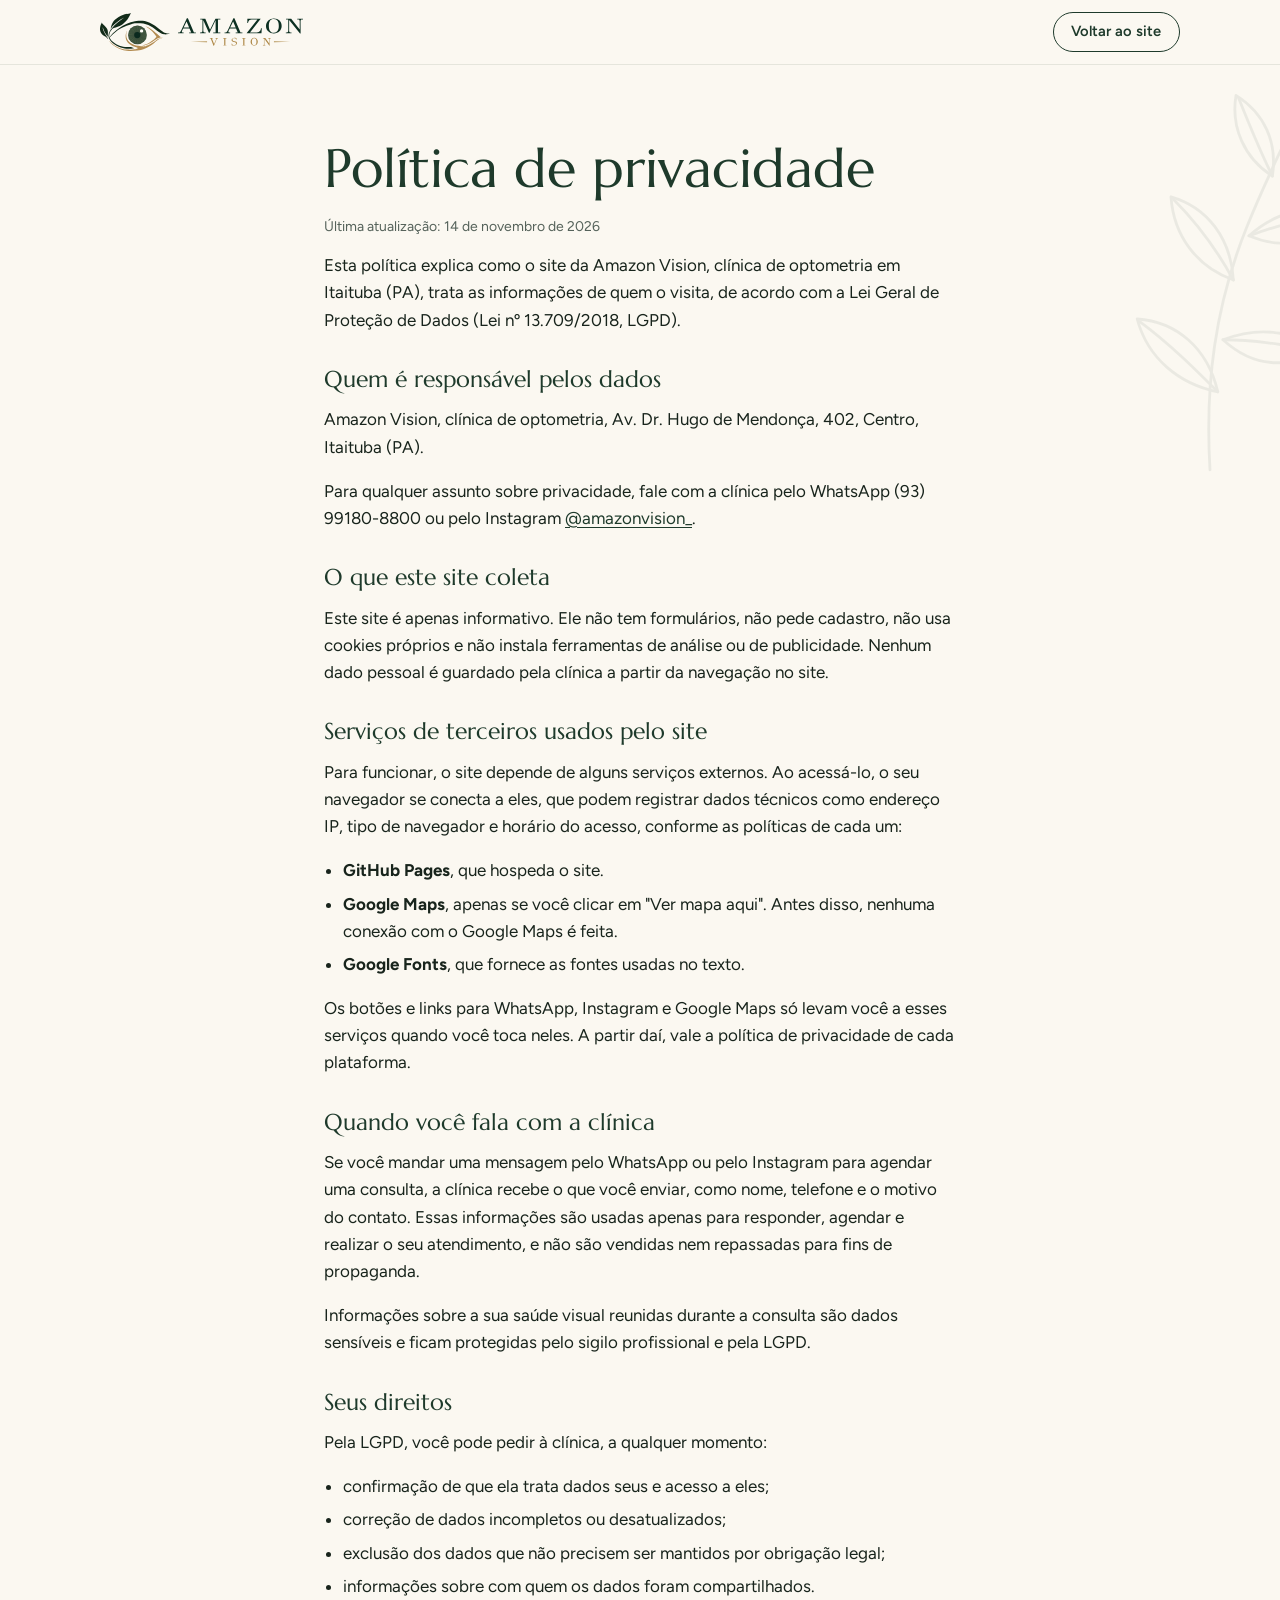
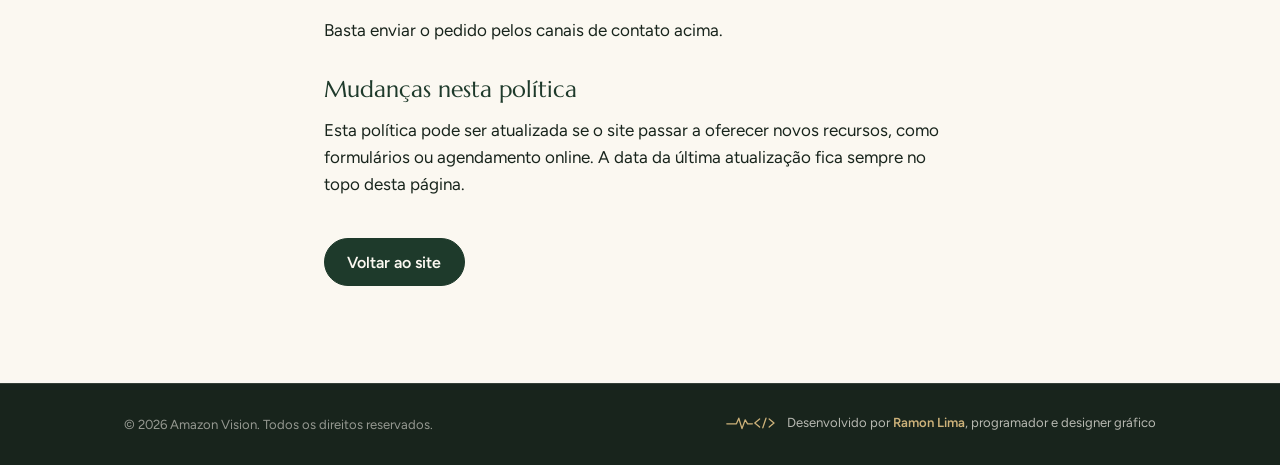
==== commit 418ce26d: "Crédito do rodapé: Ramon Lima, programador e designer gráfico Co-Authored-By: Claude Opus 5.5 <norep" ====
--- a/politica-de-privacidade.html
+++ b/politica-de-privacidade.html
@@ -9,8 +9,10 @@
   <link rel="preconnect" href="https://fonts.googleapis.com">
   <link rel="preconnect" href="https://fonts.gstatic.com" crossorigin>
   <link href="https://fonts.googleapis.com/css2?family=Figtree:wght@400;500;600&family=Marcellus&display=swap" rel="stylesheet">
-  <link rel="stylesheet" href="styles.css?v=20261114d">
-  <link rel="icon" type="image/svg+xml" href="img/logo-simbolo.svg">
+  <link rel="stylesheet" href="styles.css?v=20261114e">
+  <link rel="icon" href="favicon.ico" sizes="any">
+  <link rel="icon" type="image/svg+xml" href="img/favicon.svg?v=2">
+  <link rel="icon" type="image/png" sizes="32x32" href="img/favicon-32.png?v=2">
 </head>
 <body>
   <a class="skip" href="#conteudo">Pular para o conteúdo</a>
@@ -74,7 +76,7 @@
       <p class="credit">
         <a href="https://ramonfwx.github.io/" target="_blank" rel="noopener">
           <svg class="pulse" viewBox="0 0 64 20" aria-hidden="true"><path d="M1 11h12l3-7 4 13 4-11 3 5h6"/><path d="M42 5l-6 5 6 5M50 4l-4 12M54 5l6 5-6 5"/></svg>
-          <span>Desenvolvido por <strong>Dr. Ramon</strong>, fisioterapeuta e programador</span>
+          <span>Desenvolvido por <strong>Ramon Lima</strong>, programador e designer gráfico</span>
         </a>
       </p>
     </div>
--- a/styles.css
+++ b/styles.css
@@ -793,3 +793,33 @@
   .g-swap .swap-b { opacity: 0; }
   .faq-item summary::after, .open-badge.is-open::before { transition: none; animation: none; }
 }
+
+/* ---------- Smoother crossfades with alternating zoom (in / out) ---------- */
+/* "A clínica": 3 photos, 6 s each, 2 s crossfade */
+.about-cycle img { animation-name: av-fade, av-zoom-in; animation-duration: 18s, 18s; animation-timing-function: ease-in-out, linear; animation-iteration-count: infinite, infinite; will-change: opacity, transform; }
+.about-cycle img:nth-of-type(2) { animation-name: av-fade, av-zoom-out; }
+.about-cycle figcaption span { animation: av-fade 18s ease-in-out infinite; }
+@keyframes av-fade { 0%, 22.2% { opacity: 1; } 33.3%, 88.9% { opacity: 0; } 100% { opacity: 1; } }
+@keyframes av-zoom-in { 0% { transform: scale(1.03); } 33.3% { transform: scale(1.1); } 50%, 88.9% { transform: scale(1); } 100% { transform: scale(1.03); } }
+@keyframes av-zoom-out { 0% { transform: scale(1.07); } 33.3% { transform: scale(1); } 50%, 88.9% { transform: scale(1.1); } 100% { transform: scale(1.07); } }
+
+/* Gallery tile: 2 photos, 5 s each, 2 s crossfade; first zooms in, second zooms out */
+.g-swap .g-open img:first-child { animation: gs-zoom-in 10s linear infinite; will-change: transform; }
+.g-swap .swap-b { animation: gs-fade 10s ease-in-out infinite, gs-zoom-out 10s linear infinite; will-change: opacity, transform; }
+.g-swap .cap-b { animation: gs-fade 10s ease-in-out infinite; }
+.g-swap .cap-a { animation: gs-fade-inv 10s ease-in-out infinite; }
+@keyframes gs-fade { 0%, 30% { opacity: 0; } 50%, 80% { opacity: 1; } 100% { opacity: 0; } }
+@keyframes gs-fade-inv { 0%, 30% { opacity: 1; } 50%, 80% { opacity: 0; } 100% { opacity: 1; } }
+@keyframes gs-zoom-in { 0% { transform: scale(1.02); } 50% { transform: scale(1.08); } 55%, 80% { transform: scale(1); } 100% { transform: scale(1.02); } }
+@keyframes gs-zoom-out { 0% { transform: scale(1); } 30% { transform: scale(1.08); } 100% { transform: scale(1); } }
+
+@media (prefers-reduced-motion: reduce) {
+  .about-cycle img, .about-cycle figcaption span, .g-swap .g-open img:first-child, .g-swap .swap-b, .g-swap .cap-a, .g-swap .cap-b { animation: none; }
+  .about-cycle img:nth-of-type(1), .about-cycle figcaption span:nth-child(1), .g-swap .cap-a { opacity: 1; }
+  .g-swap .swap-b, .g-swap .cap-b { opacity: 0; }
+}
+/* the outgoing photo only fades after the incoming one is fully visible: no background bleed */
+.about-cycle img { animation-name: av-fade-hold, av-zoom-in; }
+.about-cycle img:nth-of-type(2) { animation-name: av-fade-hold, av-zoom-out; }
+@keyframes av-fade-hold { 0%, 33.3% { opacity: 1; } 44.4%, 88.9% { opacity: 0; } 100% { opacity: 1; } }
+@media (prefers-reduced-motion: reduce) { .about-cycle img { animation: none; } }
